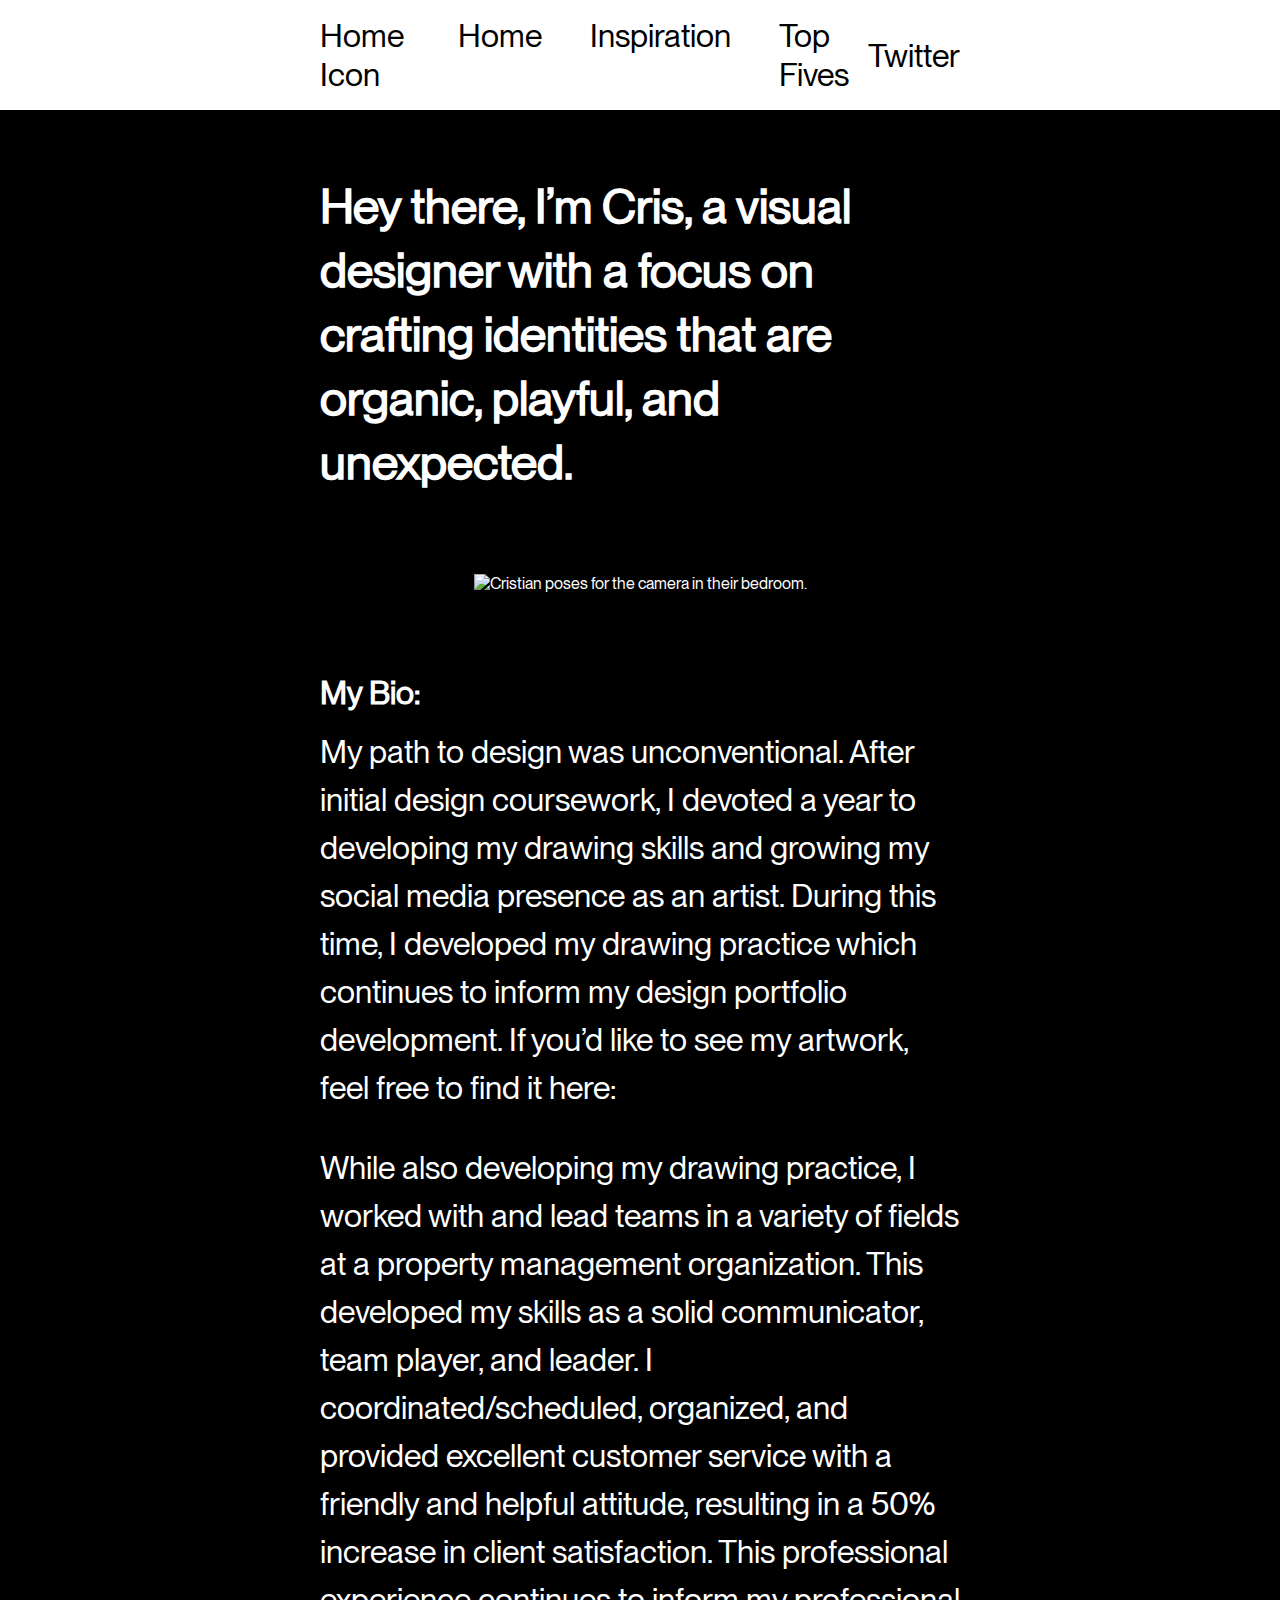
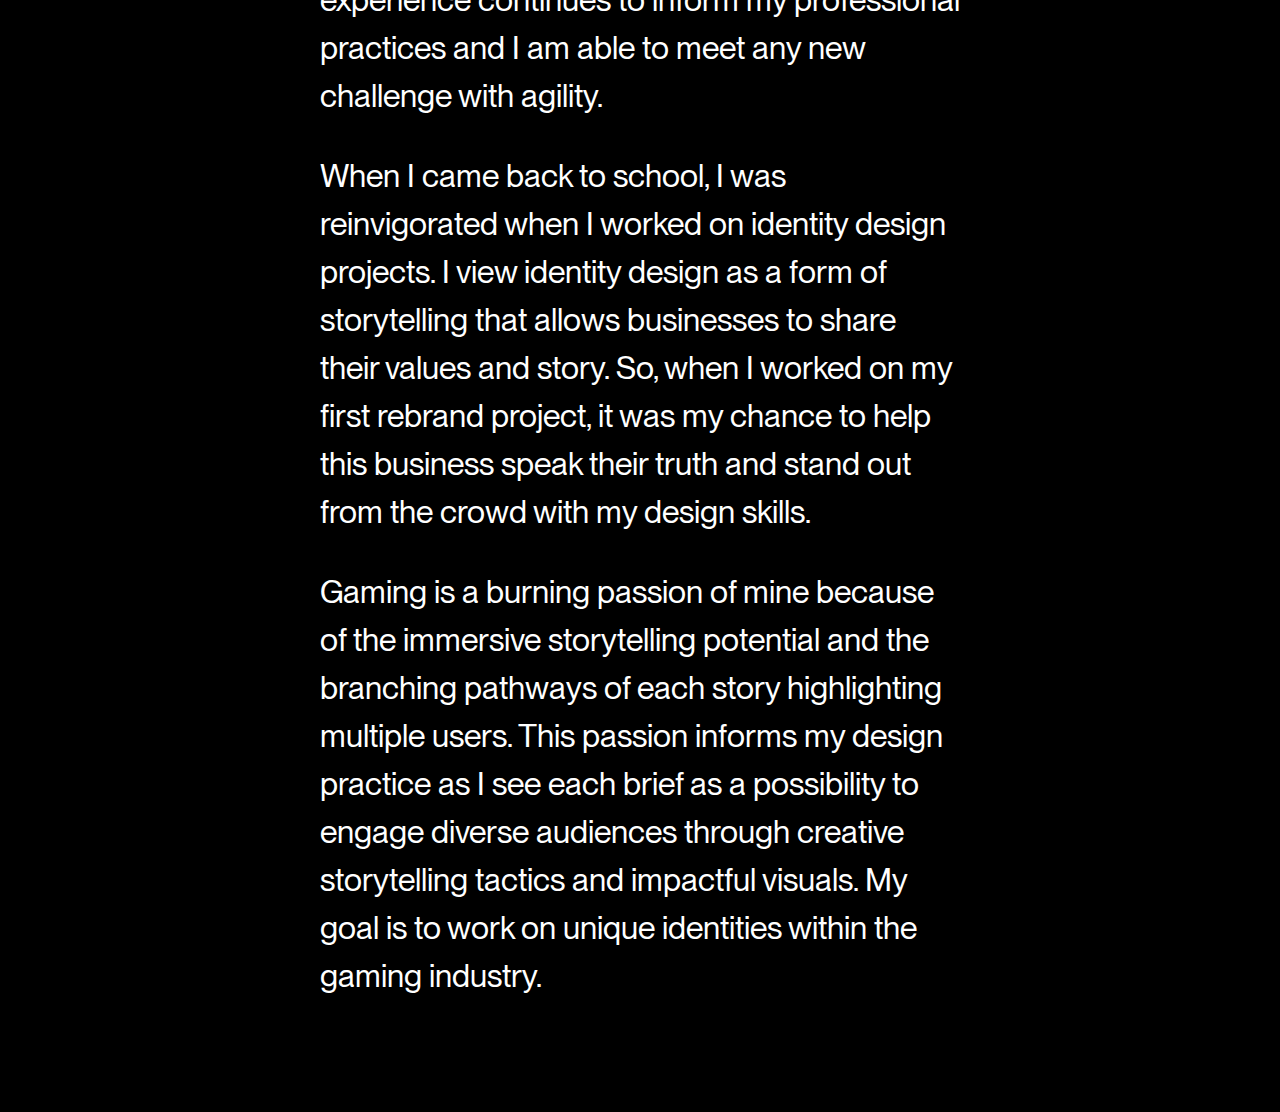
==== index.html @ 8dd155f5 "Initial Upload" ====
<!DOCTYPE html>
<html lang="en">
  <head>
    <meta charset="UTF-8" />
    <meta name="viewport" content="width=device-width, initial-scale=1.0" />
    <link rel="stylesheet" href="css/style.css" />
    <title>Cristian Vasquez</title>
  </head>
  <body>
    <!-- Navbar -->
    <nav>
      <div class="nav-wrapper">
        <div>
          <a href="">Home Icon</a>
        </div>
        <div class="links-wrapper">
          <a href="index.html">Home</a>
          <a href="inspiration/inspiration.html">Inspiration</a>
          <a href="topFive/topFive.html">Top Fives</a>
        </div>
        <div>
          <a href="">Twitter</a>
        </div>
      </div>
    </nav>

    <!-- Main Header -->
    <section>
      <h1>
        Hey there, I’m Cris, a visual designer with a focus on crafting
        identities that are organic, playful, and unexpected.
      </h1>

      <img
        src="../Cristian_Vasquez_Portfolio/img/crisVasquez.jpg"
        alt="Cristian poses for the camera in their bedroom."
      />
    </section>

    <!-- Bio -->
    <section>
      <h2>My Bio:</h2>
      <p>
        My path to design was unconventional. After initial design coursework, I
        devoted a year to developing my drawing skills and growing my social
        media presence as an artist. During this time, I developed my drawing
        practice which continues to inform my design portfolio development. If
        you’d like to see my artwork, feel free to find it
        <a href="https://twitter.com/CrisspyArt">here:</a>
      </p>

      <p>
        While also developing my drawing practice, I worked with and lead teams
        in a variety of fields at a property management organization. This
        developed my skills as a solid communicator, team player, and leader. I
        coordinated/scheduled, organized, and provided excellent customer
        service with a friendly and helpful attitude, resulting in a 50%
        increase in client satisfaction. This professional experience continues
        to inform my professional practices and I am able to meet any new
        challenge with agility.
      </p>

      <p>
        When I came back to school, I was reinvigorated when I worked on
        identity design projects. I view identity design as a form of
        storytelling that allows businesses to share their values and story. So,
        when I worked on my first rebrand project, it was my chance to help this
        business speak their truth and stand out from the crowd with my design
        skills.
      </p>

      <p>
        Gaming is a burning passion of mine because of the immersive
        storytelling potential and the branching pathways of each story
        highlighting multiple users. This passion informs my design practice as
        I see each brief as a possibility to engage diverse audiences through
        creative storytelling tactics and impactful visuals. My goal is to work
        on unique identities within the gaming industry.
      </p>
    </section>
  </body>
</html>
---- css/style.css ----
/* Idea for color palette: white on black bg. Think gothic & metal themes. Can red be a highlight color? */

* {
  margin: 0;
  padding: 0;
}

a {
  color: white;
  text-decoration: none;
}

@font-face {
  font-family: "Neue Montreal";
  src: url(../fonts/PPNeueMontreal-Regular.woff2);
}
body {
  color: white;
  background-color: black;
  font-family: "Neue Montreal";
}

nav {
  position: sticky;
  top: 0;
  font-size: 24pt;
  background-color: white;

  margin-bottom: 4rem;
  padding: 1rem 0;
}

.nav-wrapper {
  margin: 0 20rem 0 20rem;
  align-content: center;
  align-items: center;
  display: flex;
  justify-content: space-between;
}

.links-wrapper {
  display: flex;
  gap: 3rem;
  justify-content: space-evenly;
}

nav div a {
  color: black;
}

section {
  display: flex;
  flex-direction: column;
  margin: 0 20rem;
  margin-bottom: 5rem;
}

section img {
  align-self: center;
  max-width: 400px;
}

section h1 {
  font-size: 36pt;
  line-height: 48pt;
  margin-bottom: 5rem;
}

section h2 {
  font-size: 24pt;
  margin-bottom: 1rem;
}

section p {
  font-size: 24pt;
  line-height: 36pt;
  margin-bottom: 2rem;
}

/* Inspiration Page Styling */

article h3 {
  font-size: 24pt;
  margin-bottom: 2rem;
}

article img {
  margin-bottom: 2rem;
}
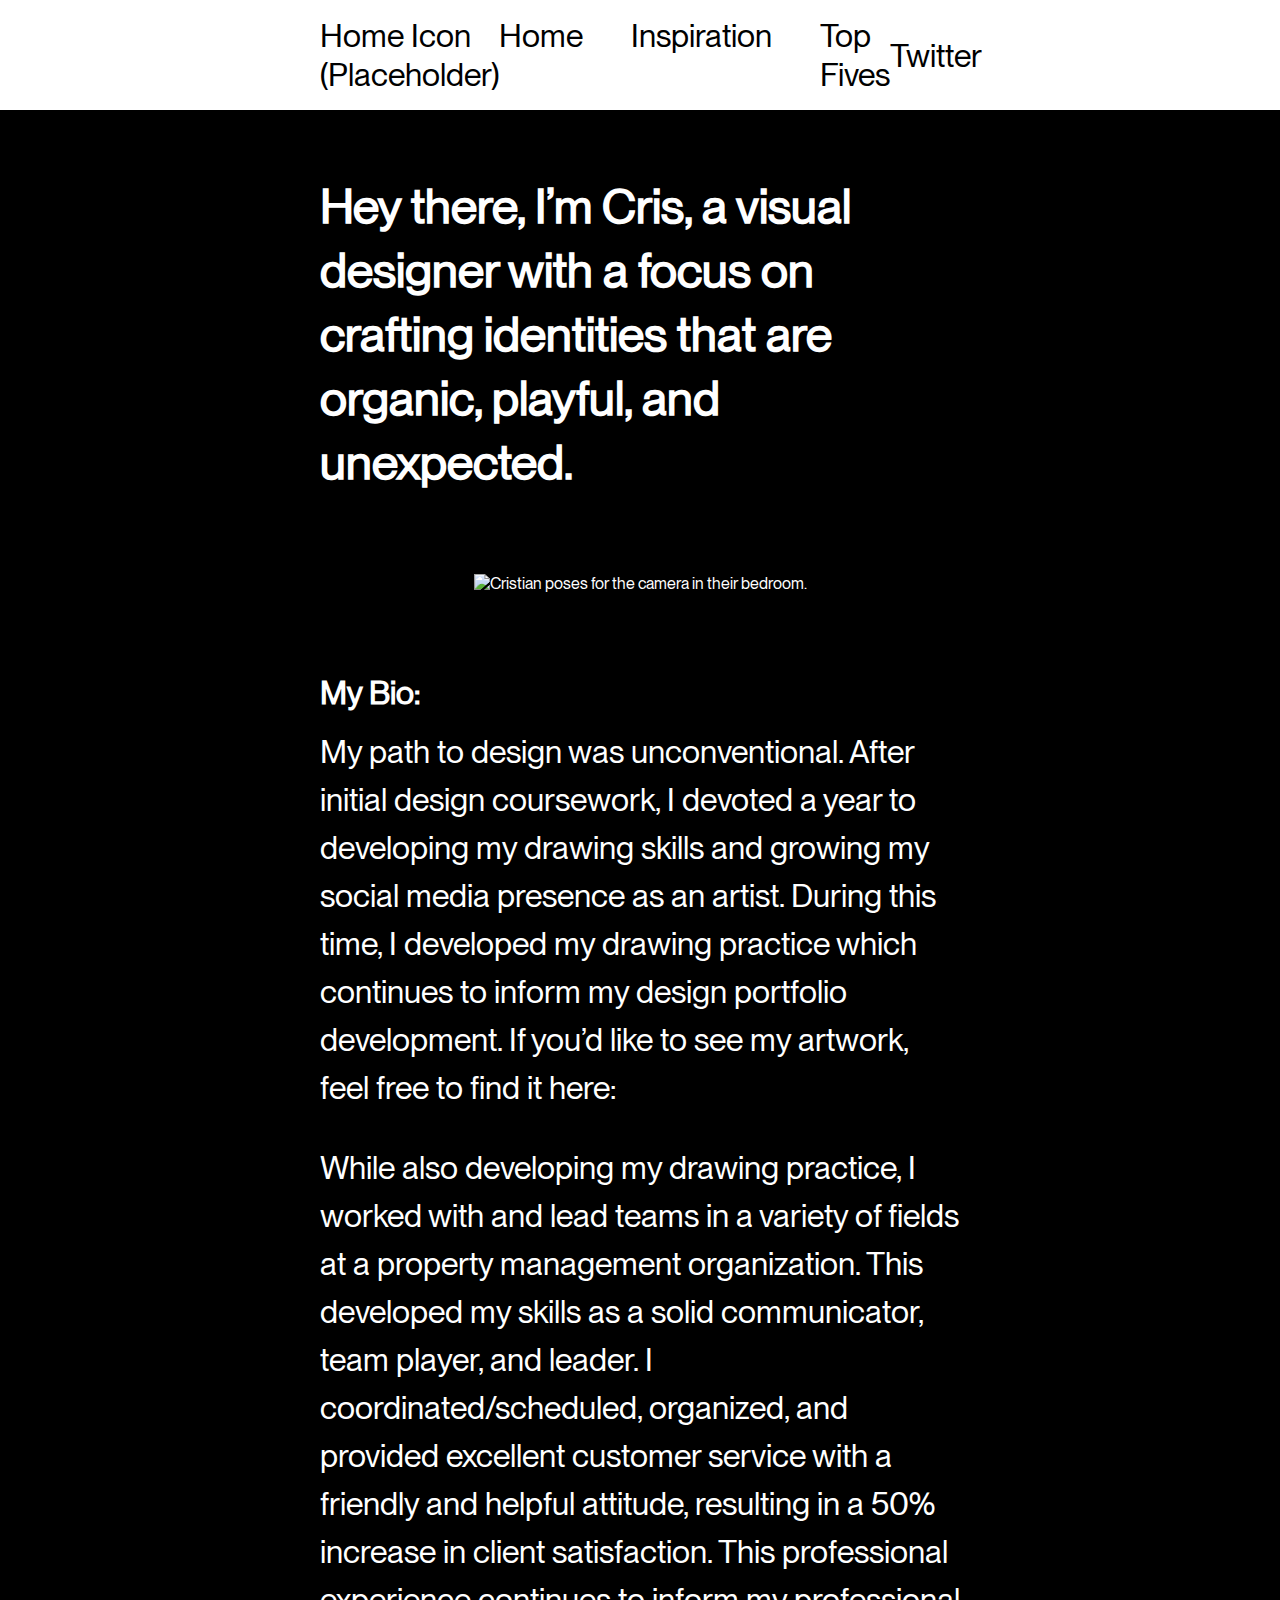
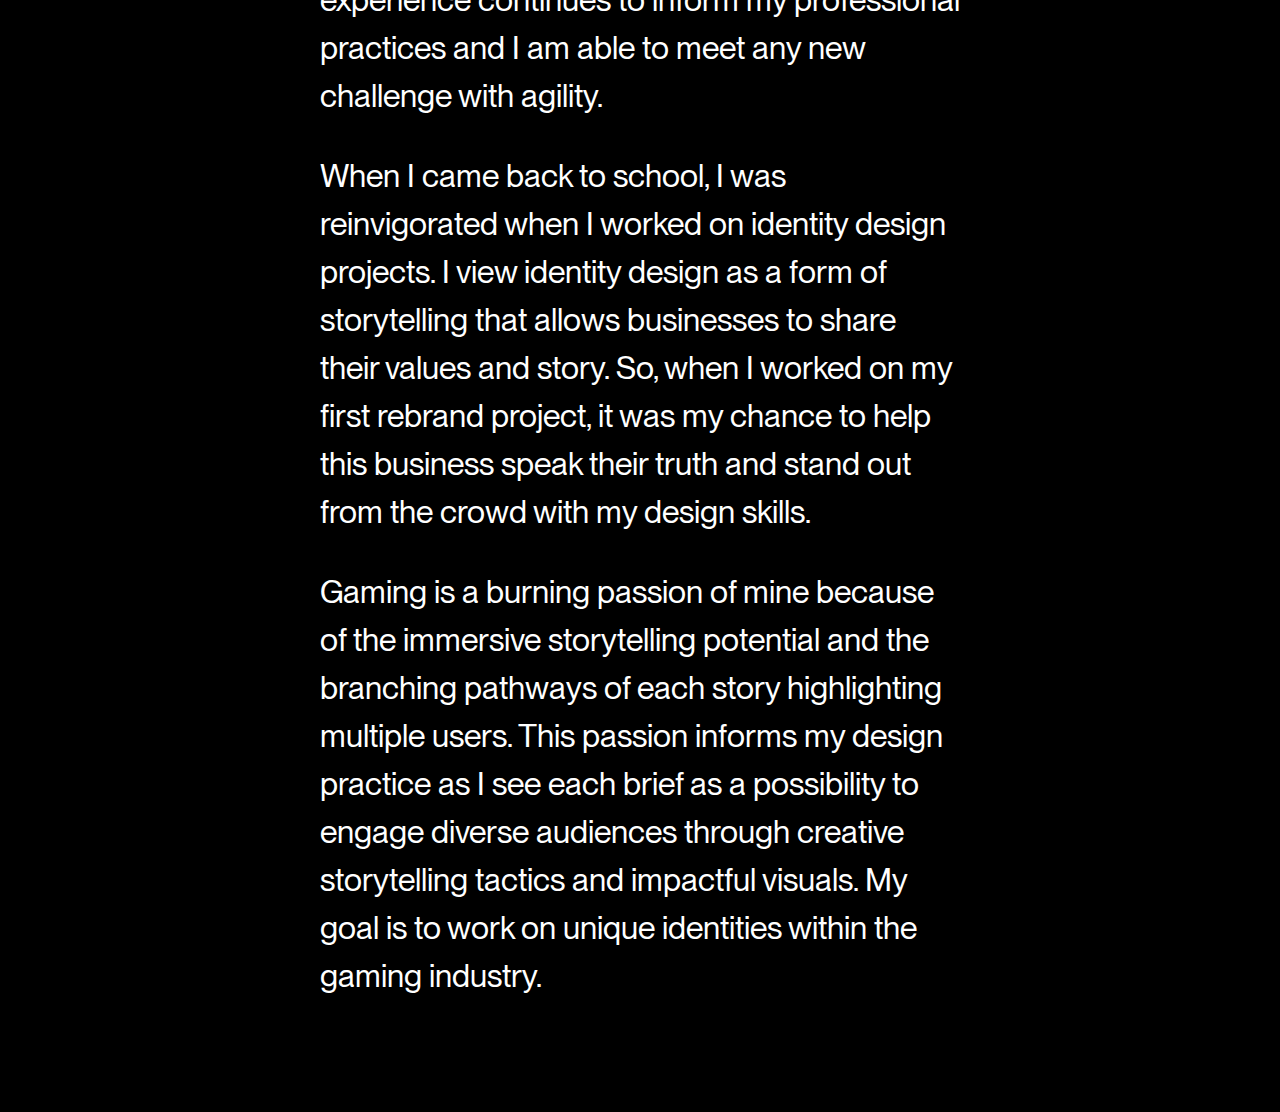
==== commit 76e69f6f: "Minor Change" ====
--- a/index.html
+++ b/index.html
@@ -11,7 +11,7 @@
     <nav>
       <div class="nav-wrapper">
         <div>
-          <a href="">Home Icon</a>
+          <a href="">Home Icon (Placeholder)</a>
         </div>
         <div class="links-wrapper">
           <a href="index.html">Home</a>
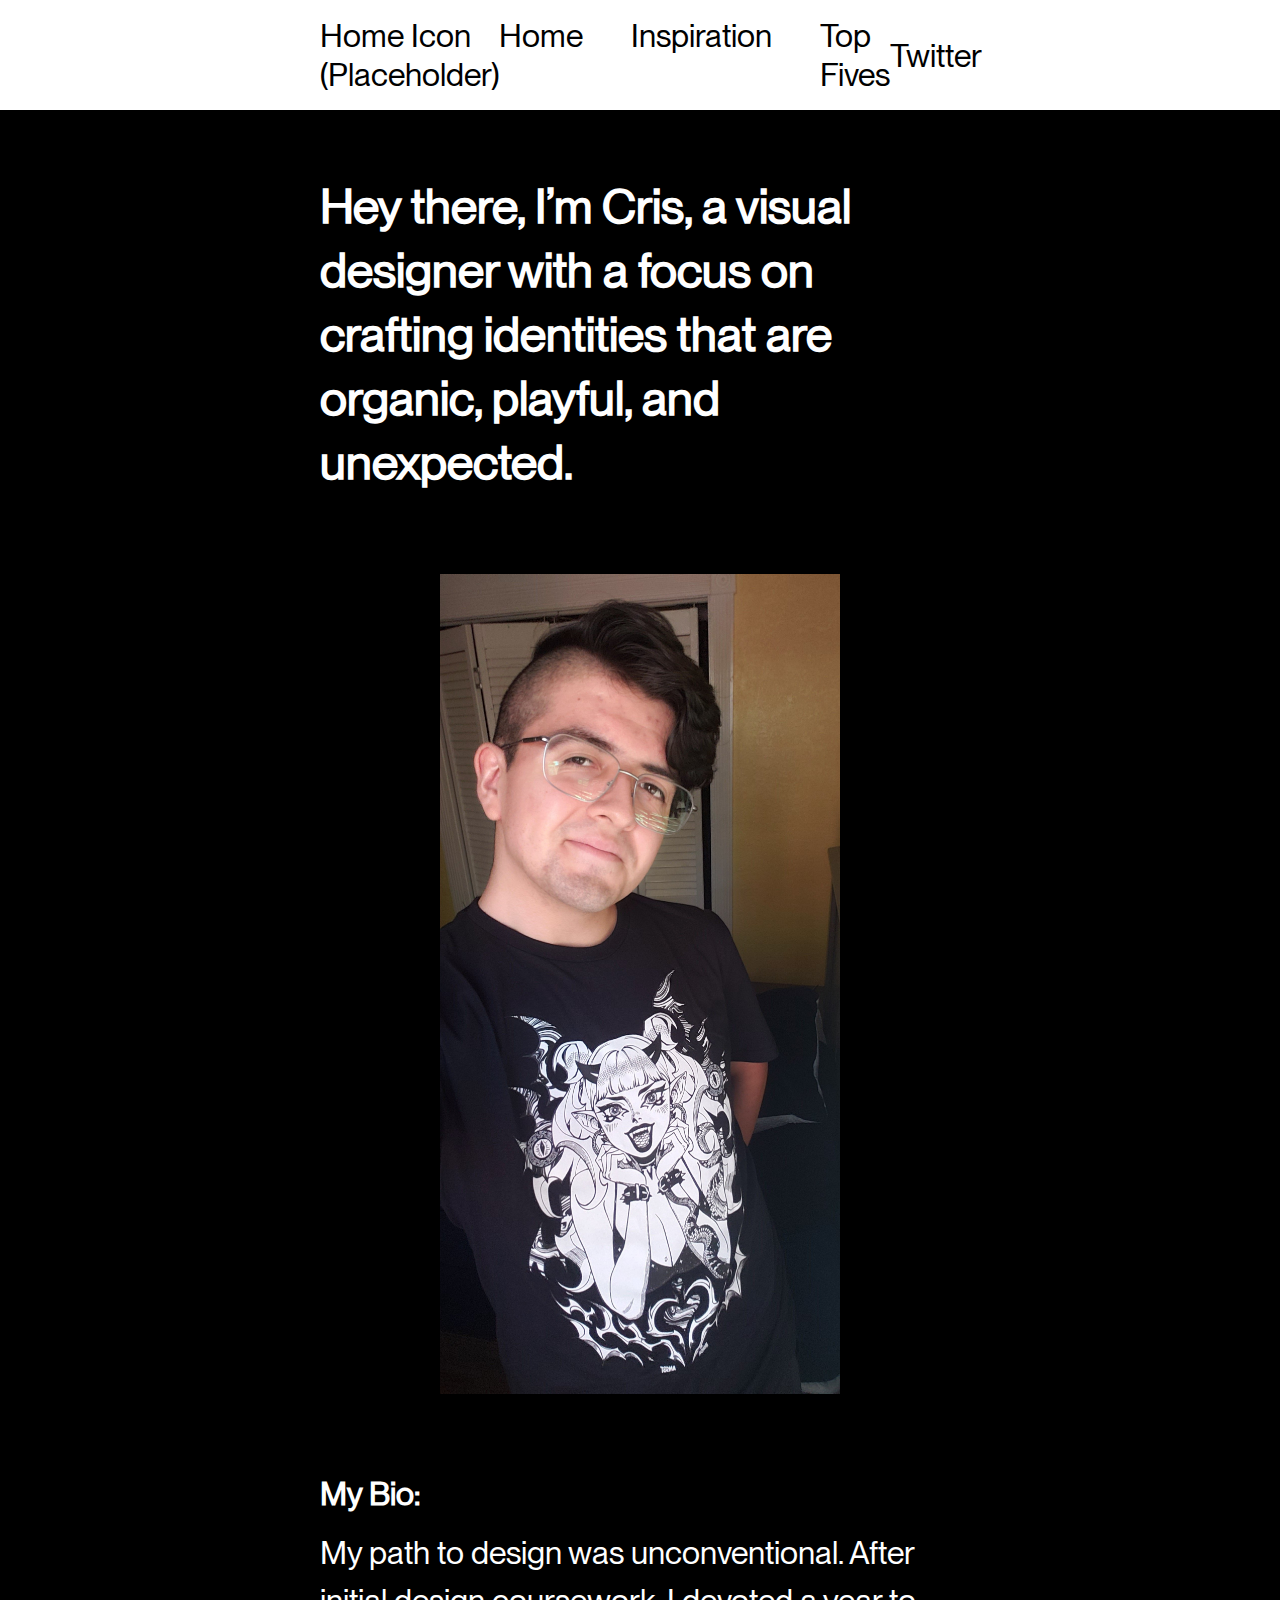
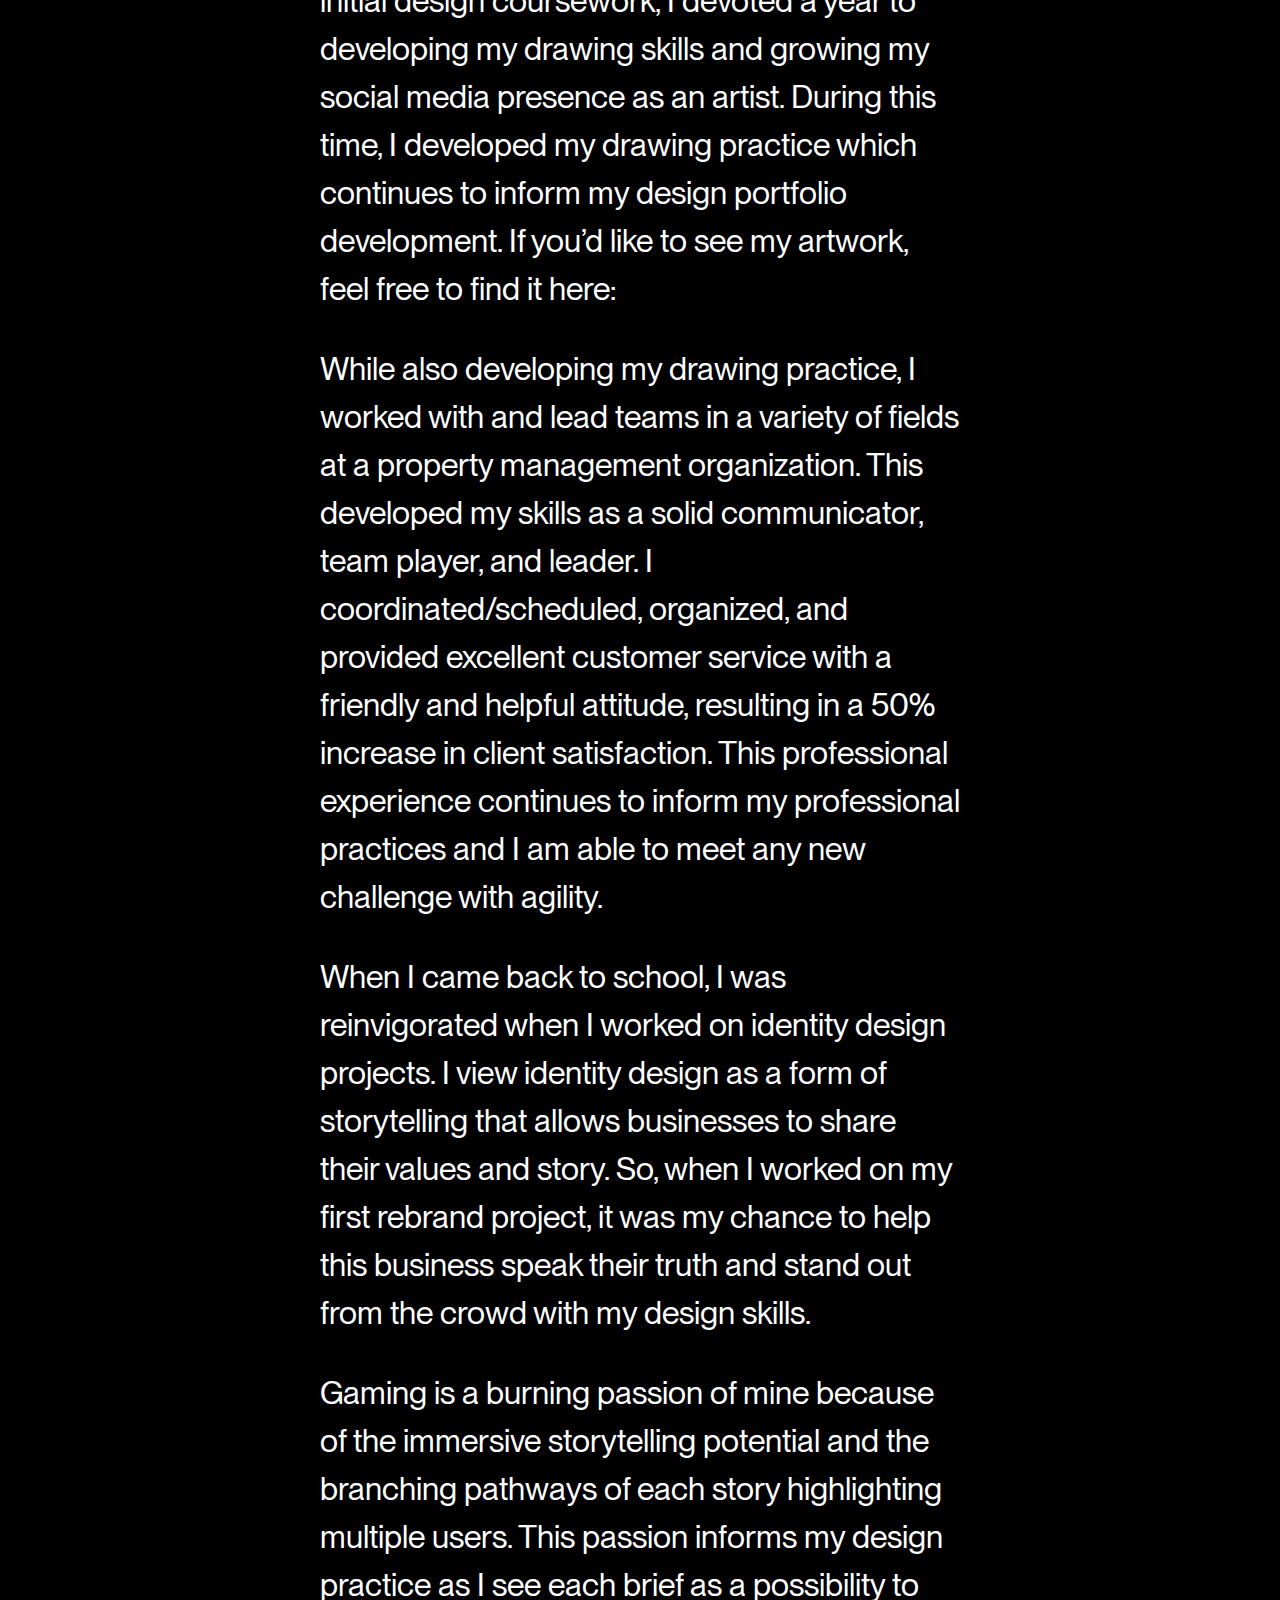
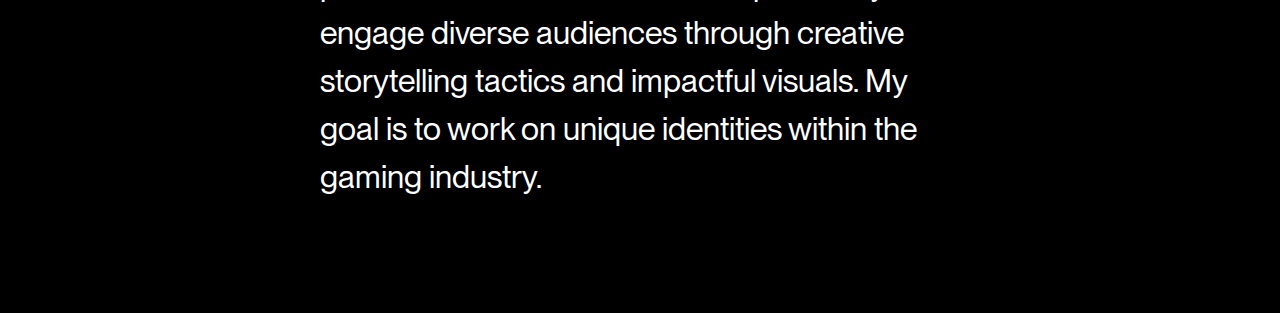
==== commit 9eacc879: "Update index.html" ====
--- a/index.html
+++ b/index.html
@@ -32,7 +32,7 @@
       </h1>
 
       <img
-        src="../Cristian_Vasquez_Portfolio/img/crisVasquez.jpg"
+        src="img/crisVasquez.jpg"
         alt="Cristian poses for the camera in their bedroom."
       />
     </section>
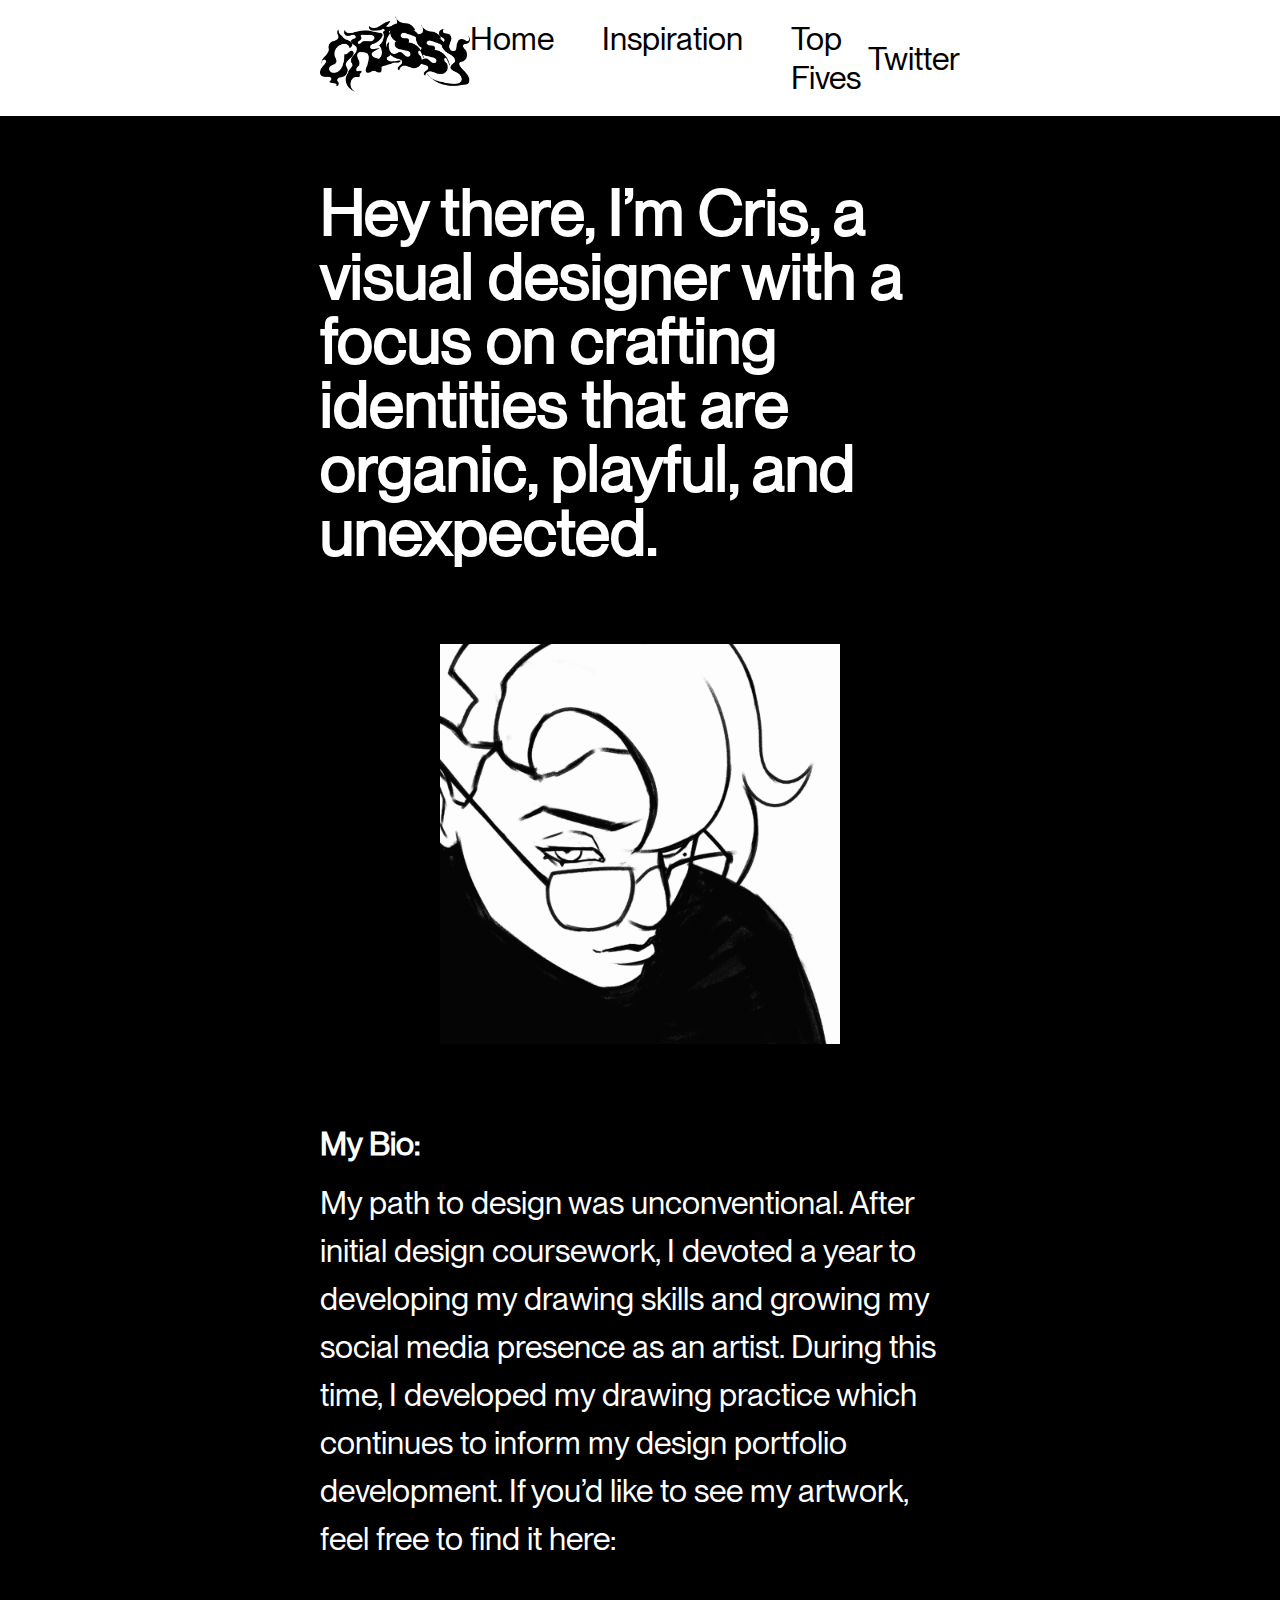
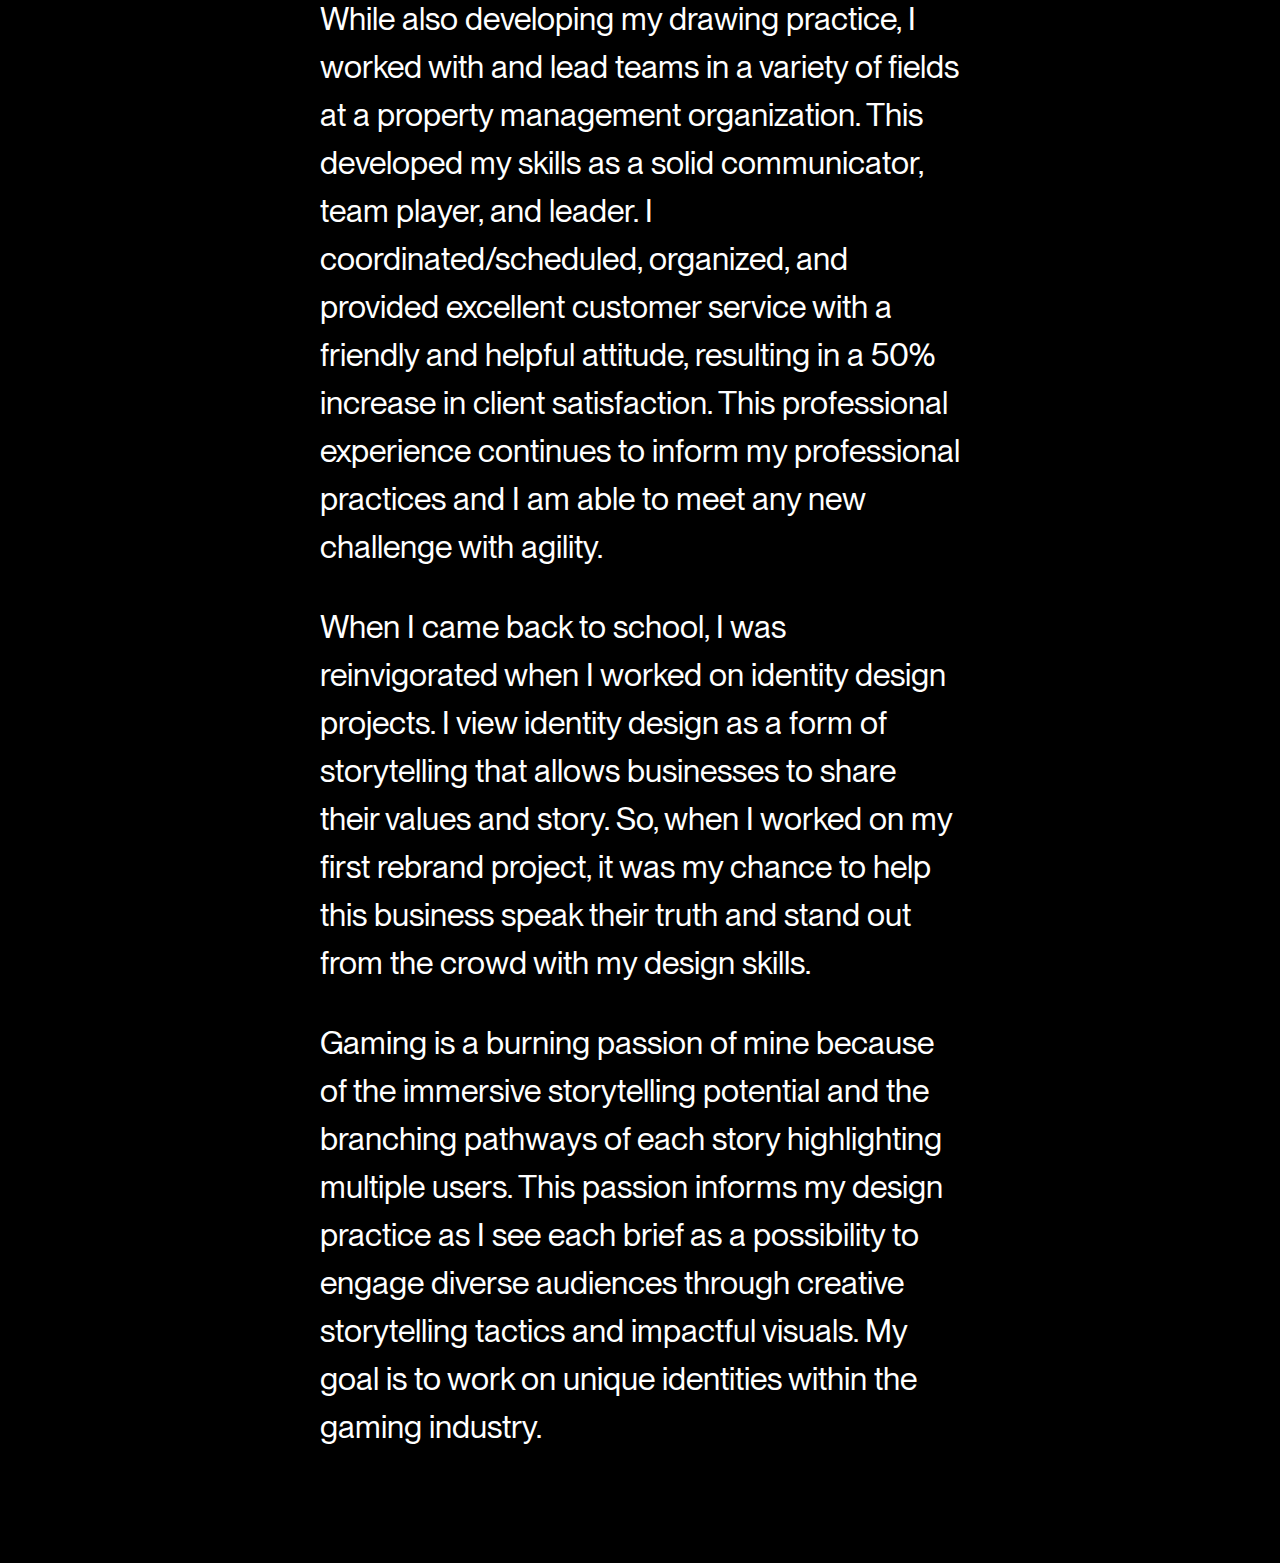
==== commit 1b211ff7: "Large Content Update" ====
--- a/index.html
+++ b/index.html
@@ -10,8 +10,10 @@
     <!-- Navbar -->
     <nav>
       <div class="nav-wrapper">
-        <div>
-          <a href="">Home Icon (Placeholder)</a>
+        <div class="logo">
+          <a href="/index.html">
+            <img src="img/cris-logo.png" alt="The name 'Crissy' shown in a black metal style font.">
+          </a>
         </div>
         <div class="links-wrapper">
           <a href="index.html">Home</a>
@@ -31,10 +33,7 @@
         identities that are organic, playful, and unexpected.
       </h1>
 
-      <img
-        src="img/crisVasquez.jpg"
-        alt="Cristian poses for the camera in their bedroom."
-      />
+      <img src="img/self-portrait.gif" alt="">
     </section>
 
     <!-- Bio -->
--- a/css/style.css
+++ b/css/style.css
@@ -20,6 +20,7 @@
   font-family: "Neue Montreal";
 }
 
+/* Navbar Styling */
 nav {
   position: sticky;
   top: 0;
@@ -44,10 +45,15 @@
   justify-content: space-evenly;
 }
 
+.logo img {
+  max-width: 150px;
+}
+
 nav div a {
   color: black;
 }
 
+/* Main Body Styling */
 section {
   display: flex;
   flex-direction: column;
@@ -61,7 +67,7 @@
 }
 
 section h1 {
-  font-size: 36pt;
+  font-size: 48pt;
   line-height: 48pt;
   margin-bottom: 5rem;
 }
@@ -79,11 +85,48 @@
 
 /* Inspiration Page Styling */
 
-article h3 {
+article {
+  margin-bottom: 8rem;
+}
+
+article h2 {
+  font-size: 32pt;
+  margin-bottom: 2rem;
+}
+
+article img {
+  max-width: 300px;
+  margin-right: 2.5rem;
+}
+
+/* Top 5 Page Styling */
+
+li {
   font-size: 24pt;
   margin-bottom: 2rem;
 }
 
-article img {
+ol article img {
   margin-bottom: 2rem;
 }
+
+
+ul img {
+  margin-bottom: 2rem;
+}
+
+ul p {
+  font-size: 18pt;
+}
+
+dt {
+  font-size: 24pt;
+  margin-bottom: 2rem;
+}
+dl img {
+  margin-bottom: 2rem;
+}
+dd{
+  font-size: 18pt;
+  margin-bottom: 2rem;
+}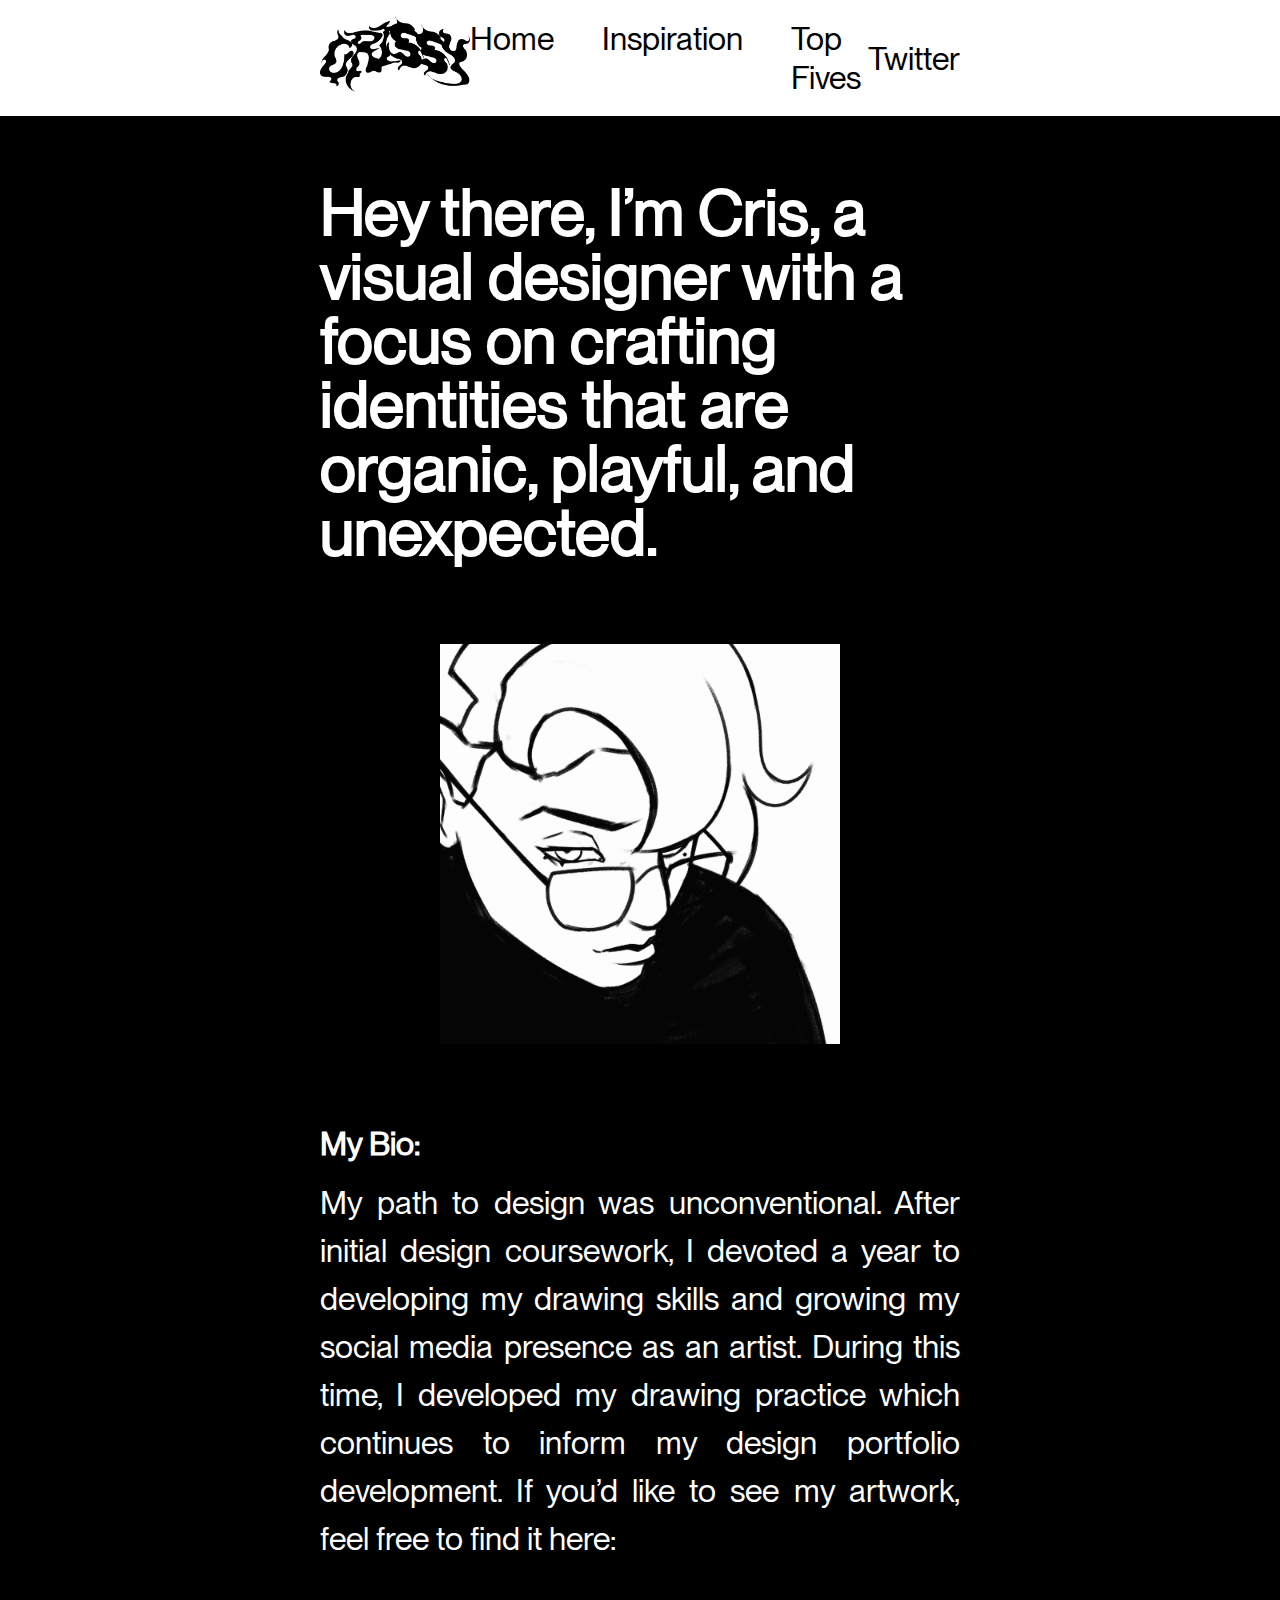
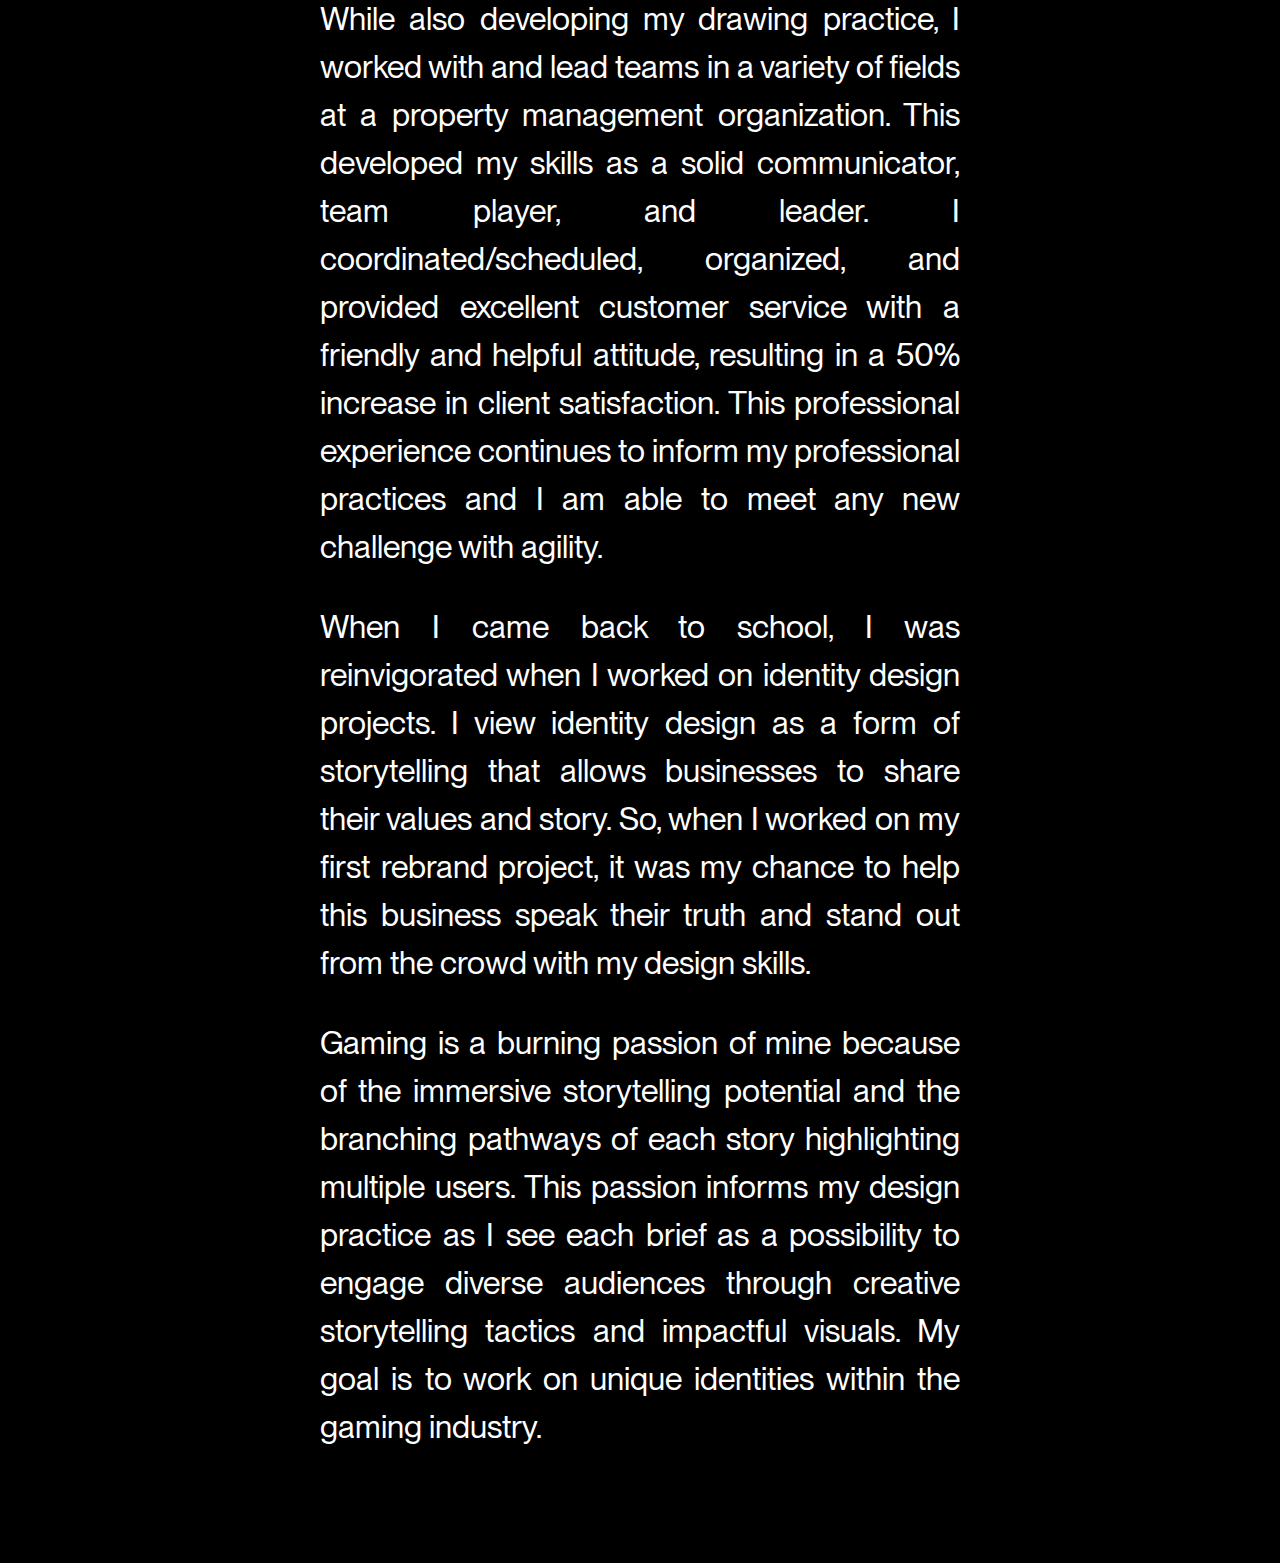
==== commit b3542ff5: "Text Updates" ====
--- a/index.html
+++ b/index.html
@@ -12,7 +12,10 @@
       <div class="nav-wrapper">
         <div class="logo">
           <a href="/index.html">
-            <img src="img/cris-logo.png" alt="The name 'Crissy' shown in a black metal style font.">
+            <img
+              src="img/cris-logo.png"
+              alt="The name 'Crissy' shown in a black metal style font."
+            />
           </a>
         </div>
         <div class="links-wrapper">
@@ -21,7 +24,7 @@
           <a href="topFive/topFive.html">Top Fives</a>
         </div>
         <div>
-          <a href="">Twitter</a>
+          <a href="https://x.com/CrissyDraws">Twitter</a>
         </div>
       </div>
     </nav>
@@ -33,7 +36,7 @@
         identities that are organic, playful, and unexpected.
       </h1>
 
-      <img src="img/self-portrait.gif" alt="">
+      <img src="img/self-portrait.gif" alt="" />
     </section>
 
     <!-- Bio -->
--- a/css/style.css
+++ b/css/style.css
@@ -48,7 +48,6 @@
 .logo img {
   max-width: 150px;
 }
-
 nav div a {
   color: black;
 }
@@ -81,6 +80,7 @@
   font-size: 24pt;
   line-height: 36pt;
   margin-bottom: 2rem;
+  text-align: justify;
 }
 
 /* Inspiration Page Styling */
@@ -110,7 +110,6 @@
   margin-bottom: 2rem;
 }
 
-
 ul img {
   margin-bottom: 2rem;
 }
@@ -126,7 +125,7 @@
 dl img {
   margin-bottom: 2rem;
 }
-dd{
+dd {
   font-size: 18pt;
   margin-bottom: 2rem;
-}+}
